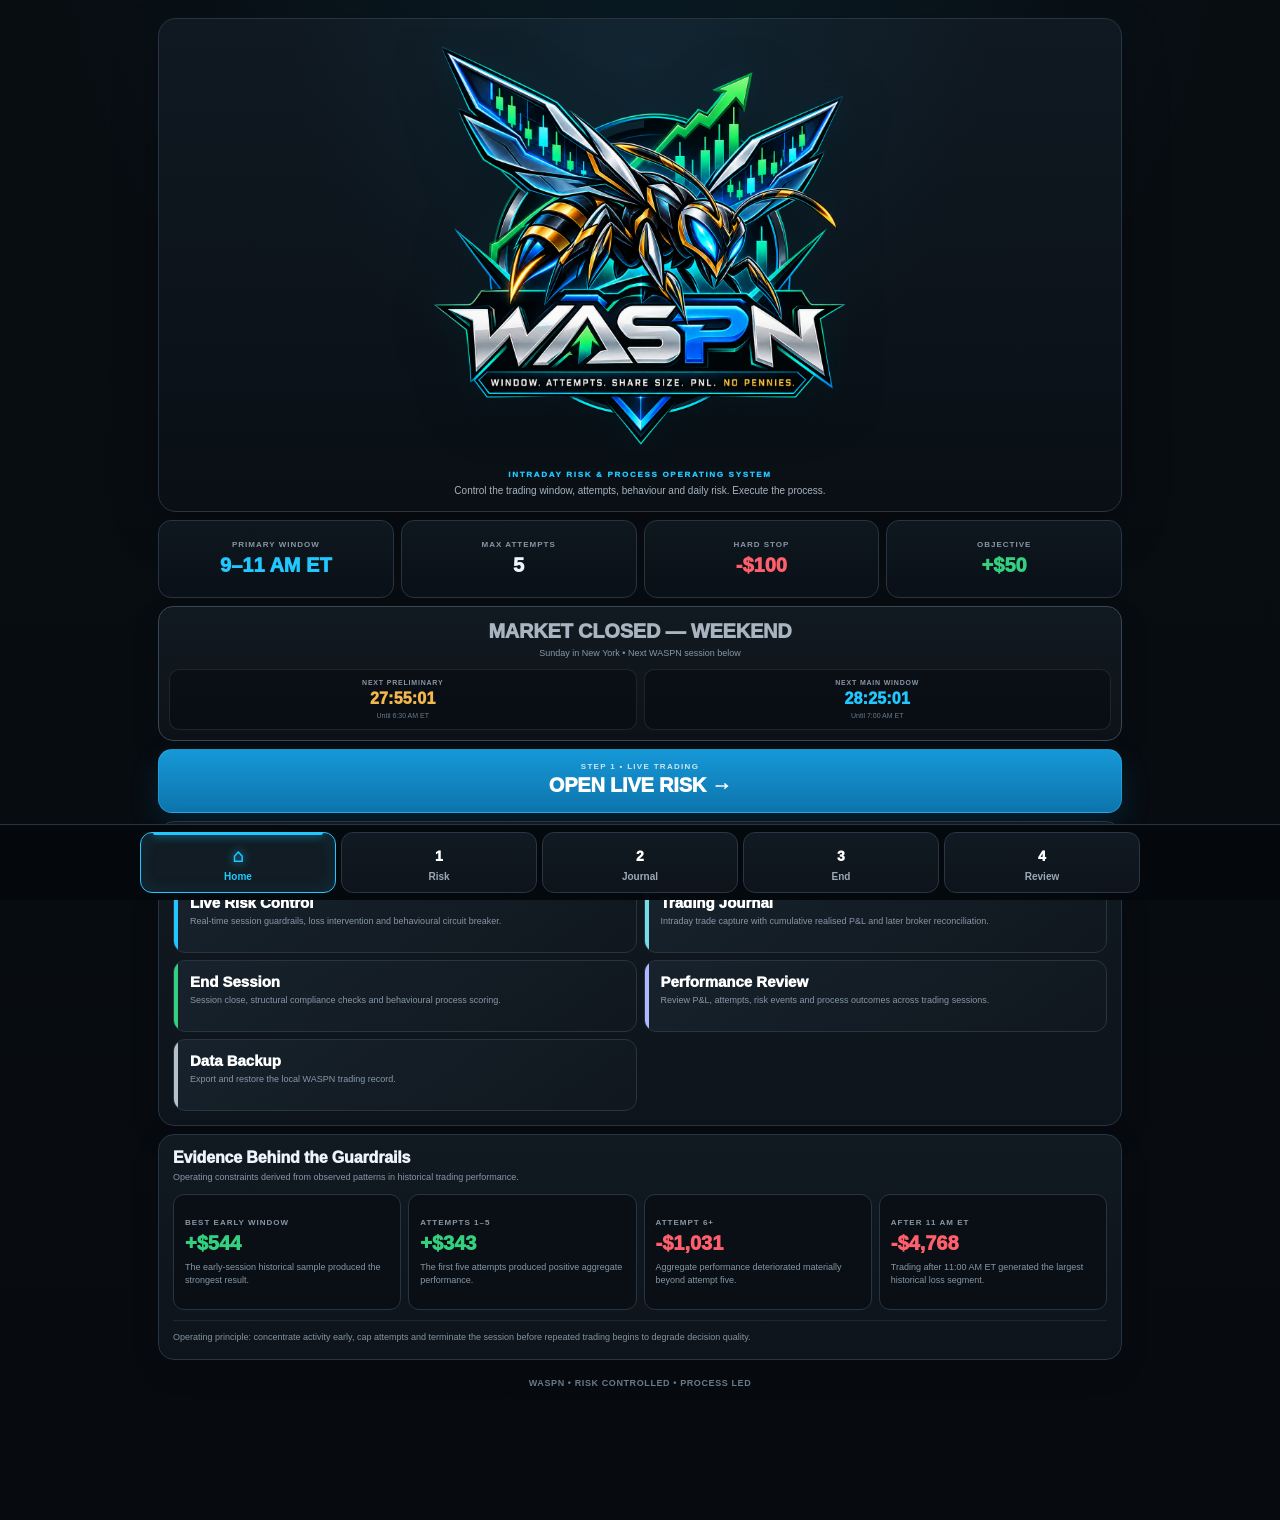
==== index.html @ 55ad6ac6 "Rebuild frontend session rules with authoritative backend checkpoints" ====
<!DOCTYPE html>
<html lang="en">

<head>

<meta charset="UTF-8">

<meta
  name="viewport"
  content="width=device-width,initial-scale=1.0,viewport-fit=cover"
>

<meta name="theme-color" content="#070b10">

<meta
  name="apple-mobile-web-app-capable"
  content="yes"
>

<meta
  name="apple-mobile-web-app-status-bar-style"
  content="black-translucent"
>

<meta
  name="apple-mobile-web-app-title"
  content="WASPN"
>

<meta
  name="mobile-web-app-capable"
  content="yes"
>

<meta
  name="color-scheme"
  content="dark"
>

<link
  rel="manifest"
  href="manifest.webmanifest"
>

<link
  rel="apple-touch-icon"
  href="apple-touch-icon.png"
>

<title>WASPN • Trading Risk Operating System</title>

<style>

:root{
  --bg:#070b10;
  --panel:#10171f;
  --panel2:#151e28;
  --panel3:#090f14;

  --border:#273442;
  --border-strong:#324353;

  --text:#edf4fb;
  --muted:#8797a7;
  --muted2:#687989;

  --green:#35d07f;
  --red:#ff5f6d;
  --blue:#22c7ff;
  --amber:#f3b84b;

  --shadow:
    0 18px 48px
    rgba(0,0,0,.24);
}

*{
  box-sizing:border-box;
}

html{
  min-height:100%;

  background:var(--bg);

  -webkit-text-size-adjust:100%;

  scroll-behavior:smooth;
}

body{
  margin:0;

  min-height:100vh;
  min-height:100dvh;

  background:
    radial-gradient(
      circle at 50% -5%,
      rgba(34,199,255,.08),
      transparent 34%
    ),
    linear-gradient(
      180deg,
      #080d12,
      #070b10
    );

  color:var(--text);

  font-family:
    -apple-system,
    BlinkMacSystemFont,
    "Segoe UI",
    Arial,
    Helvetica,
    sans-serif;
}

a,
button{
  -webkit-tap-highlight-color:transparent;
}

a{
  color:inherit;
}

.wrap{
  width:100%;
  max-width:1000px;

  margin:0 auto;

  padding:
    max(8px,env(safe-area-inset-top))
    10px
    max(24px,env(safe-area-inset-bottom));
}


/* ========================================
   BRAND
======================================== */

.brand{
  overflow:hidden;

  padding:
    8px 10px
    12px;

  text-align:center;

  background:
    radial-gradient(
      circle at 50% 10%,
      rgba(34,199,255,.075),
      transparent 54%
    ),
    linear-gradient(
      180deg,
      #101922,
      #090f15
    );

  border:
    1px solid
    var(--border);

  border-radius:18px;

  box-shadow:var(--shadow);
}

.logo-wrap{
  width:100%;

  display:flex;

  justify-content:center;
  align-items:center;

  overflow:hidden;
}

.logo{
  display:block;

  width:min(330px,76vw);
  max-width:100%;

  height:auto;

  margin:0 auto;

  object-fit:contain;

  filter:
    drop-shadow(
      0 12px 24px
      rgba(0,0,0,.5)
    )
    drop-shadow(
      0 0 14px
      rgba(34,199,255,.10)
    );
}

.product-label{
  margin-top:3px;

  color:var(--blue);

  font-size:8px;
  font-weight:950;

  letter-spacing:1.7px;

  text-transform:uppercase;
}

.brand-copy{
  max-width:620px;

  margin:5px auto 0;

  padding:0 10px;

  color:#a5b3c0;

  font-size:10px;

  line-height:1.45;
}


/* ========================================
   CORE RULES
======================================== */

.rules{
  display:grid;

  grid-template-columns:
    1fr 1fr;

  gap:7px;

  margin-top:8px;
}

.rule{
  min-height:78px;

  display:flex;

  flex-direction:column;

  align-items:center;
  justify-content:center;

  padding:9px 6px;

  text-align:center;

  background:
    linear-gradient(
      180deg,
      #0f171f,
      #091017
    );

  border:
    1px solid
    var(--border);

  border-radius:13px;
}

.label{
  color:var(--muted);

  font-size:8px;

  font-weight:900;

  letter-spacing:1px;

  text-transform:uppercase;
}

.rule-value{
  margin-top:5px;

  font-size:20px;

  font-weight:950;

  font-variant-numeric:
    tabular-nums;
}

.blue{
  color:var(--blue);
}

.green{
  color:var(--green);
}

.red{
  color:var(--red);
}

.amber{
  color:var(--amber);
}


/* ========================================
   MARKET STATUS
======================================== */

.market-status{
  margin-top:8px;

  padding:
    13px 10px
    10px;

  text-align:center;

  border:
    1px solid
    var(--border);

  border-radius:15px;

  box-shadow:
    0 12px 30px
    rgba(0,0,0,.12);
}

.market-status.open{
  color:var(--green);

  background:
    linear-gradient(
      180deg,
      #102019,
      #0b1711
    );

  border-color:#285c42;
}

.market-status.waiting{
  color:var(--amber);

  background:
    linear-gradient(
      180deg,
      #1d180e,
      #151108
    );

  border-color:#655027;
}

.market-status.closed{
  color:#a8b4bf;

  background:
    linear-gradient(
      180deg,
      #121a21,
      #0c1218
    );

  border-color:#394754;
}

.market-main{
  font-size:20px;

  font-weight:950;

  letter-spacing:-.2px;
}

.market-detail{
  margin-top:4px;

  color:var(--muted);

  font-size:9px;

  line-height:1.4;
}


/* ========================================
   LIVE WINDOW COUNTDOWN
======================================== */

.window-countdowns{
  display:grid;

  grid-template-columns:
    1fr 1fr;

  gap:7px;

  margin-top:10px;
}

.countdown-item{
  min-width:0;

  padding:
    9px 6px;

  background:
    rgba(
      4,
      9,
      13,
      .42
    );

  border:
    1px solid
    rgba(
      135,
      151,
      167,
      .16
    );

  border-radius:10px;
}

.countdown-label{
  color:var(--muted);

  font-size:7px;

  font-weight:900;

  letter-spacing:.8px;

  text-transform:uppercase;
}

.countdown-time{
  margin-top:4px;

  color:var(--text);

  font-size:16px;

  font-weight:950;

  letter-spacing:.2px;

  font-variant-numeric:
    tabular-nums;

  white-space:nowrap;
}

.countdown-item.prelim
.countdown-time{
  color:var(--amber);
}

.countdown-item.main
.countdown-time{
  color:var(--blue);
}

.countdown-item.active{
  border-color:
    rgba(
      53,
      208,
      127,
      .35
    );

  background:
    rgba(
      53,
      208,
      127,
      .055
    );
}

.countdown-item.active
.countdown-time{
  color:var(--green);
}

.countdown-caption{
  margin-top:3px;

  color:var(--muted2);

  font-size:7px;

  line-height:1.3;
}


/* ========================================
   PRIMARY ACTION
======================================== */

.primary-action{
  display:block;

  margin-top:8px;

  min-height:64px;

  padding:12px;

  text-decoration:none;

  text-align:center;

  background:
    linear-gradient(
      180deg,
      #1698d7,
      #0d74ac
    );

  border:
    1px solid
    rgba(65,202,255,.34);

  border-radius:14px;

  color:white;

  box-shadow:
    0 12px 30px
    rgba(0,135,205,.17);
}

.primary-kicker{
  font-size:8px;

  font-weight:900;

  letter-spacing:1.3px;

  text-transform:uppercase;

  opacity:.78;
}

.primary-title{
  margin-top:3px;

  font-size:20px;

  font-weight:950;

  letter-spacing:-.2px;
}

.primary-action:active{
  transform:scale(.99);
}


/* ========================================
   CARDS
======================================== */

.card{
  margin-top:8px;

  padding:14px;

  background:
    linear-gradient(
      180deg,
      #111921,
      #0d141b
    );

  border:
    1px solid
    var(--border);

  border-radius:16px;

  box-shadow:
    0 12px 30px
    rgba(0,0,0,.10);
}

.card-title{
  font-size:16px;

  font-weight:950;

  letter-spacing:-.15px;
}

.card-copy{
  margin-top:4px;

  color:var(--muted);

  font-size:9px;

  line-height:1.45;
}


/* ========================================
   MODULES
======================================== */

.module-grid{
  display:grid;

  grid-template-columns:
    1fr;

  gap:7px;

  margin-top:10px;
}

.module{
  display:block;

  min-height:72px;

  padding:
    12px 13px
    12px 16px;

  position:relative;

  overflow:hidden;

  text-decoration:none;

  color:white;

  background:
    linear-gradient(
      145deg,
      #17222c,
      #10171e
    );

  border:
    1px solid
    var(--border);

  border-radius:12px;

  transition:
    transform .12s ease,
    border-color .12s ease;
}

.module:active{
  transform:scale(.99);
}

.module::before{
  content:"";

  position:absolute;

  left:0;
  top:0;
  bottom:0;

  width:4px;

  background:var(--blue);
}

.module.journal::before{
  background:#75dbe7;
}

.module.end::before{
  background:var(--green);
}

.module.review::before{
  background:#aeb7ff;
}

.module.backup::before{
  background:#b5c0ca;
}

.module-title{
  font-size:15px;

  font-weight:950;
}

.module-desc{
  max-width:700px;

  margin-top:4px;

  color:var(--muted);

  font-size:9px;

  line-height:1.45;
}


/* ========================================
   EVIDENCE
======================================== */

.evidence-grid{
  display:grid;

  grid-template-columns:
    1fr 1fr;

  gap:7px;

  margin-top:10px;
}

.evidence{
  min-height:116px;

  display:flex;

  flex-direction:column;

  justify-content:center;

  padding:11px;

  background:#090f14;

  border:
    1px solid
    var(--border);

  border-radius:11px;
}

.evidence-value{
  margin-top:5px;

  font-size:20px;

  font-weight:950;

  font-variant-numeric:
    tabular-nums;
}

.evidence-copy{
  margin-top:6px;

  color:var(--muted);

  font-size:9px;

  line-height:1.45;
}

.evidence-note{
  margin-top:10px;

  padding-top:10px;

  border-top:
    1px solid
    rgba(
      135,
      151,
      167,
      .14
    );

  color:#8393a2;

  font-size:9px;

  line-height:1.5;
}


/* ========================================
   FOOTER
======================================== */

.footer{
  margin:
    18px 0
    6px;

  text-align:center;

  color:#687989;

  font-size:9px;

  font-weight:750;

  letter-spacing:.6px;

  text-transform:uppercase;
}


/* ========================================
   DESKTOP
======================================== */

@media(
  min-width:700px
){

  .wrap{
    padding:
      18px 18px
      30px;
  }

  .logo{
    width:
      min(
        440px,
        65vw
      );
  }

  .rules{
    grid-template-columns:
      repeat(
        4,
        1fr
      );
  }

  .module-grid{
    grid-template-columns:
      repeat(
        2,
        1fr
      );
  }

  .evidence-grid{
    grid-template-columns:
      repeat(
        4,
        1fr
      );
  }

}

</style>

</head>


<body>

<div
  class="wrap"
  id="top"
>


<!-- ======================================
     BRAND
====================================== -->

<section class="brand">

  <div class="logo-wrap">

    <img
      src="futuristic_neon_wasp_trading_emblem.png"
      alt="WASPN"
      class="logo"
    >

  </div>


  <div class="product-label">
    Intraday Risk &amp; Process Operating System
  </div>


  <div class="brand-copy">
    Control the trading window, attempts, behaviour and daily risk.
    Execute the process.
  </div>

</section>


<!-- ======================================
     CORE RULES
====================================== -->

<div class="rules">


  <div class="rule">

    <div class="label">
      Primary Window
    </div>

    <div class="rule-value blue">
      9–11 AM ET
    </div>

  </div>


  <div class="rule">

    <div class="label">
      Max Attempts
    </div>

    <div class="rule-value">
      5
    </div>

  </div>


  <div class="rule">

    <div class="label">
      Hard Stop
    </div>

    <div class="rule-value red">
      -$100
    </div>

  </div>


  <div class="rule">

    <div class="label">
      Objective
    </div>

    <div class="rule-value green">
      +$50
    </div>

  </div>


</div>


<!-- ======================================
     MARKET STATUS + COUNTDOWNS
====================================== -->

<div
  id="marketStatus"
  class="market-status closed"
>

  <div
    id="marketMain"
    class="market-main"
  >
    Checking session…
  </div>


  <div
    id="marketDetail"
    class="market-detail"
  ></div>


  <div class="window-countdowns">


    <div
      id="prelimCountdownBox"
      class="countdown-item prelim"
    >

      <div
        id="prelimCountdownLabel"
        class="countdown-label"
      >
        Preliminary
      </div>


      <div
        id="prelimCountdown"
        class="countdown-time"
      >
        --:--:--
      </div>


      <div
        id="prelimCountdownCaption"
        class="countdown-caption"
      >
        06:30–07:00 ET
      </div>

    </div>


    <div
      id="mainCountdownBox"
      class="countdown-item main"
    >

      <div
        id="mainCountdownLabel"
        class="countdown-label"
      >
        Main Window
      </div>


      <div
        id="mainCountdown"
        class="countdown-time"
      >
        --:--:--
      </div>


      <div
        id="mainCountdownCaption"
        class="countdown-caption"
      >
        07:00–11:00 ET
      </div>

    </div>


  </div>

</div>


<!-- ======================================
     PRIMARY ACTION
====================================== -->

<a
  href="live-risk.html"
  class="primary-action"
>

  <div class="primary-kicker">
    Step 1 • Live Trading
  </div>

  <div class="primary-title">
    OPEN LIVE RISK →
  </div>

</a>


<!-- ======================================
     PLATFORM
====================================== -->

<section class="card">

  <div class="card-title">
    WASPN Platform
  </div>

  <div class="card-copy">
    Risk control, trade capture, session governance and performance review.
  </div>


  <div class="module-grid">


    <a
      href="live-risk.html"
      class="module"
    >

      <div class="module-title">
        Live Risk Control
      </div>

      <div class="module-desc">
        Real-time session guardrails, loss intervention
        and behavioural circuit breaker.
      </div>

    </a>


    <a
      href="journal.html"
      class="module journal"
    >

      <div class="module-title">
        Trading Journal
      </div>

      <div class="module-desc">
        Intraday trade capture with cumulative realised
        P&amp;L and later broker reconciliation.
      </div>

    </a>


    <a
      href="compliance.html"
      class="module end"
    >

      <div class="module-title">
        End Session
      </div>

      <div class="module-desc">
        Session close, structural compliance checks
        and behavioural process scoring.
      </div>

    </a>


    <a
      href="calendar-2026.html"
      class="module review"
    >

      <div class="module-title">
        Performance Review
      </div>

      <div class="module-desc">
        Review P&amp;L, attempts, risk events and
        process outcomes across trading sessions.
      </div>

    </a>


    <a
      href="data-backup.html"
      class="module backup"
    >

      <div class="module-title">
        Data Backup
      </div>

      <div class="module-desc">
        Export and restore the local WASPN trading record.
      </div>

    </a>


  </div>

</section>


<!-- ======================================
     EVIDENCE
====================================== -->

<section class="card">

  <div class="card-title">
    Evidence Behind the Guardrails
  </div>

  <div class="card-copy">
    Operating constraints derived from observed patterns in historical trading performance.
  </div>


  <div class="evidence-grid">


    <div class="evidence">

      <div class="label">
        Best Early Window
      </div>

      <div class="evidence-value green">
        +$544
      </div>

      <div class="evidence-copy">
        The early-session historical sample produced the strongest result.
      </div>

    </div>


    <div class="evidence">

      <div class="label">
        Attempts 1–5
      </div>

      <div class="evidence-value green">
        +$343
      </div>

      <div class="evidence-copy">
        The first five attempts produced positive aggregate performance.
      </div>

    </div>


    <div class="evidence">

      <div class="label">
        Attempt 6+
      </div>

      <div class="evidence-value red">
        -$1,031
      </div>

      <div class="evidence-copy">
        Aggregate performance deteriorated materially beyond attempt five.
      </div>

    </div>


    <div class="evidence">

      <div class="label">
        After 11 AM ET
      </div>

      <div class="evidence-value red">
        -$4,768
      </div>

      <div class="evidence-copy">
        Trading after 11:00 AM ET generated the largest historical loss segment.
      </div>

    </div>


  </div>


  <div class="evidence-note">
    Operating principle: concentrate activity early, cap attempts and terminate
    the session before repeated trading begins to degrade decision quality.
  </div>

</section>


<!-- ======================================
     FOOTER
====================================== -->

<div class="footer">
  WASPN • Risk Controlled • Process Led
</div>


</div>


<script src="session-rules.js?v=2"></script>
<script>


/* ========================================
   NEW YORK TIME
======================================== */

function getNyParts(){

  const formatted =
    new Intl.DateTimeFormat(
      "en-GB",
      {
        timeZone:
          "America/New_York",

        weekday:
          "long",

        year:
          "numeric",

        month:
          "2-digit",

        day:
          "2-digit",

        hour:
          "2-digit",

        minute:
          "2-digit",

        second:
          "2-digit",

        hourCycle:
          "h23"
      }
    )
    .formatToParts(
      new Date()
    );


  const data = {};


  formatted.forEach(
    part => {

      if(
        part.type !==
        "literal"
      ){

        data[
          part.type
        ] =
          part.value;

      }

    }
  );


  return {

    weekday:
      data.weekday,

    year:
      data.year,

    month:
      data.month,

    day:
      data.day,

    hour:
      Number(
        data.hour
      ),

    minute:
      Number(
        data.minute
      ),

    second:
      Number(
        data.second
      )

  };

}


/* ========================================
   COUNTDOWN HELPERS
======================================== */

function secondsNow(
  ny
){

  return (
    ny.hour * 3600 +
    ny.minute * 60 +
    ny.second
  );

}


function formatCountdown(
  seconds
){

  const safe =
    Math.max(
      0,
      Math.floor(
        seconds
      )
    );


  const hours =
    Math.floor(
      safe / 3600
    );


  const minutes =
    Math.floor(
      (
        safe % 3600
      ) /
      60
    );


  const secs =
    safe % 60;


  return (
    String(
      hours
    )
    .padStart(
      2,
      "0"
    ) +
    ":" +
    String(
      minutes
    )
    .padStart(
      2,
      "0"
    ) +
    ":" +
    String(
      secs
    )
    .padStart(
      2,
      "0"
    )
  );

}


function isWeekend(
  weekday
){

  return (
    weekday ===
      "Saturday" ||
    weekday ===
      "Sunday"
  );

}


function nextSessionCountdown(
  ny,
  targetSeconds
){

  const now =
    secondsNow(
      ny
    );


  const daySeconds =
    24 * 60 * 60;


  let daysAhead;


  if(
    ny.weekday ===
    "Saturday"
  ){

    daysAhead =
      2;

  }

  else if(
    ny.weekday ===
    "Sunday"
  ){

    daysAhead =
      1;

  }

  else if(
    ny.weekday ===
    "Friday"
  ){

    daysAhead =
      3;

  }

  else{

    daysAhead =
      1;

  }


  return (
    daysAhead *
    daySeconds -
    now +
    targetSeconds
  );

}


/* ========================================
   MARKET STATUS + LIVE COUNTDOWNS
======================================== */

function renderMarketStatus(){

  const ny =
    getNyParts();


  const nowSeconds =
    secondsNow(
      ny
    );


  const weekend =
    isWeekend(
      ny.weekday
    );


  const prelimStart =
    WASPNSession.PRELIM_START * 60;


  const prelimEnd =
    WASPNSession.MAIN_START * 60;


  const mainStart =
    WASPNSession.MAIN_START * 60;


  const close =
    WASPNSession.END * 60;


  const box =
    document.getElementById(
      "marketStatus"
    );


  const main =
    document.getElementById(
      "marketMain"
    );


  const detail =
    document.getElementById(
      "marketDetail"
    );


  const prelimBox =
    document.getElementById(
      "prelimCountdownBox"
    );


  const prelimLabel =
    document.getElementById(
      "prelimCountdownLabel"
    );


  const prelimTime =
    document.getElementById(
      "prelimCountdown"
    );


  const prelimCaption =
    document.getElementById(
      "prelimCountdownCaption"
    );


  const mainBox =
    document.getElementById(
      "mainCountdownBox"
    );


  const mainLabel =
    document.getElementById(
      "mainCountdownLabel"
    );


  const mainTime =
    document.getElementById(
      "mainCountdown"
    );


  const mainCaption =
    document.getElementById(
      "mainCountdownCaption"
    );


  prelimBox.className =
    "countdown-item prelim";


  mainBox.className =
    "countdown-item main";


  const daily = WASPNSession.sync();
  if (daily.sessionEnded && !weekend && nowSeconds < close) {
    box.className = "market-status closed";
    main.textContent = daily.windowBreach ? "WINDOW BREACH — SESSION OVER" : "SESSION CLOSED";
    detail.textContent = "Daily stop latched • No reopening today";
    prelimLabel.textContent = "Preliminary";
    prelimTime.textContent = "CLOSED";
    prelimCaption.textContent = "06:30–07:00 ET";
    mainLabel.textContent = "Main Window";
    mainTime.textContent = "CLOSED";
    mainCaption.textContent = "07:00–11:00 ET";
    return;
  }

  if (!daily.backendVerified && !weekend && nowSeconds >= prelimStart && nowSeconds < close) {
    box.className = "market-status closed";
    main.textContent = "BACKEND VERIFICATION REQUIRED";
    detail.textContent = "Trading is blocked until fresh authenticated session state is available";
    prelimLabel.textContent = "Preliminary";
    prelimTime.textContent = "UNVERIFIED";
    prelimCaption.textContent = "06:30–07:00 ET";
    mainLabel.textContent = "Main Window";
    mainTime.textContent = "UNVERIFIED";
    mainCaption.textContent = "07:00–11:00 ET";
    return;
  }

  /* WEEKEND */

  if(
    weekend
  ){

    box.className =
      "market-status closed";


    main.textContent =
      "MARKET CLOSED — WEEKEND";


    detail.textContent =
      ny.weekday +
      " in New York • Next WASPN session below";


    prelimLabel.textContent =
      "Next Preliminary";


    prelimTime.textContent =
      formatCountdown(
        nextSessionCountdown(
          ny,
          prelimStart
        )
      );


    prelimCaption.textContent =
      "Until 6:30 AM ET";


    mainLabel.textContent =
      "Next Main Window";


    mainTime.textContent =
      formatCountdown(
        nextSessionCountdown(
          ny,
          mainStart
        )
      );


    mainCaption.textContent =
      "Until 7:00 AM ET";


    return;

  }


  /* BEFORE PRELIMINARY */

  if(
    nowSeconds <
    prelimStart
  ){

    box.className =
      "market-status waiting";


    main.textContent =
      "WAIT — SESSION NOT OPEN";


    detail.textContent =
      "Preliminary monitoring begins at 6:30 AM ET";


    prelimLabel.textContent =
      "Preliminary Opens In";


    prelimTime.textContent =
      formatCountdown(
        prelimStart -
        nowSeconds
      );


    prelimCaption.textContent =
      "06:30–07:00 ET";


    mainLabel.textContent =
      "Main Opens In";


    mainTime.textContent =
      formatCountdown(
        mainStart -
        nowSeconds
      );


    mainCaption.textContent =
      "07:00–11:00 ET";


    return;

  }


  /* PRELIMINARY ACTIVE */

  if(
    nowSeconds >=
      prelimStart &&
    nowSeconds <
      prelimEnd
  ){

    box.className =
      "market-status open";


    main.textContent =
      "PRELIMINARY WINDOW ACTIVE";


    detail.textContent =
      "06:30–07:00 ET • Exceptional setups only";


    prelimBox.classList.add(
      "active"
    );


    prelimLabel.textContent =
      "Preliminary Remaining";


    prelimTime.textContent =
      formatCountdown(
        prelimEnd -
        nowSeconds
      );


    prelimCaption.textContent =
      "Closes at 7:00 AM ET";


    mainLabel.textContent =
      "Main Opens In";


    mainTime.textContent =
      formatCountdown(
        mainStart -
        nowSeconds
      );


    mainCaption.textContent =
      "07:00–11:00 ET";


    return;

  }


  /* MAIN WINDOW ACTIVE */

  if(
    nowSeconds >=
      mainStart &&
    nowSeconds <
      close
  ){

    box.className =
      "market-status open";


    main.textContent =
      "MAIN WASPN WINDOW ACTIVE";


    detail.textContent =
      "07:00–11:00 ET";


    prelimLabel.textContent =
      "Preliminary";


    prelimTime.textContent =
      "CLOSED";


    prelimCaption.textContent =
      "Ended at 7:00 AM ET";


    mainBox.classList.add(
      "active"
    );


    mainLabel.textContent =
      "Main Remaining";


    mainTime.textContent =
      formatCountdown(
        close -
        nowSeconds
      );


    mainCaption.textContent =
      "Hard close at 11:00 AM ET";


    return;

  }


  /* AFTER 11 AM */

  box.className =
    "market-status closed";


  main.textContent =
    "SESSION CLOSED";


  detail.textContent =
    "11:00 AM ET reached • No reopening later";


  prelimLabel.textContent =
    "Next Preliminary";


  prelimTime.textContent =
    formatCountdown(
      nextSessionCountdown(
        ny,
        prelimStart
      )
    );


  prelimCaption.textContent =
    "Until next 6:30 AM ET";


  mainLabel.textContent =
    "Next Main Window";


  mainTime.textContent =
    formatCountdown(
      nextSessionCountdown(
        ny,
        mainStart
      )
    );


  mainCaption.textContent =
    "Until next 7:00 AM ET";

}


/* ========================================
   START
======================================== */

renderMarketStatus();
window.addEventListener("waspn:tradezero-update", renderMarketStatus);


setInterval(
  renderMarketStatus,
  1000
);

</script>

<script src="tradezero-live.js?v=4"></script>
<script src="workflow-nav.js?v=4"></script>

</body>

</html>
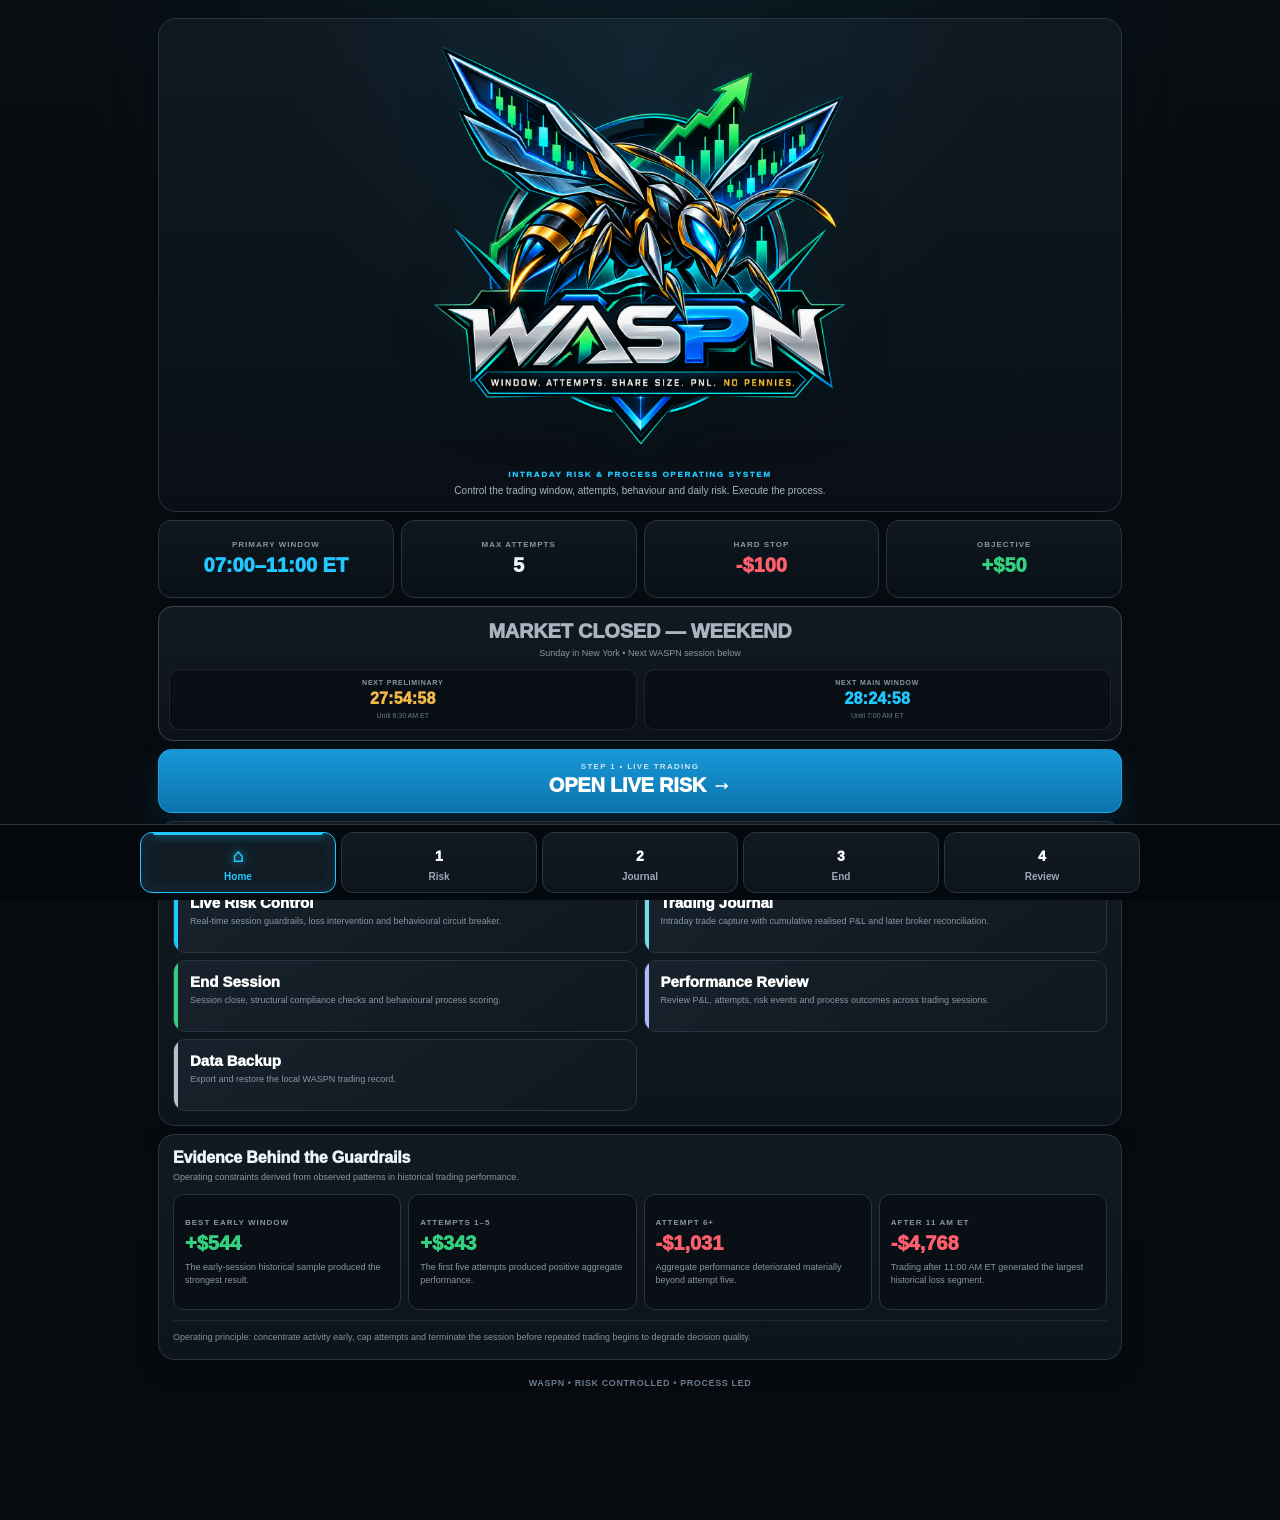
==== commit 2f57909d: "Correct stale main trading window display labels" ====
--- a/index.html
+++ b/index.html
@@ -933,7 +933,7 @@
     </div>
 
     <div class="rule-value blue">
-      9–11 AM ET
+      07:00–11:00 ET
     </div>
 
   </div>
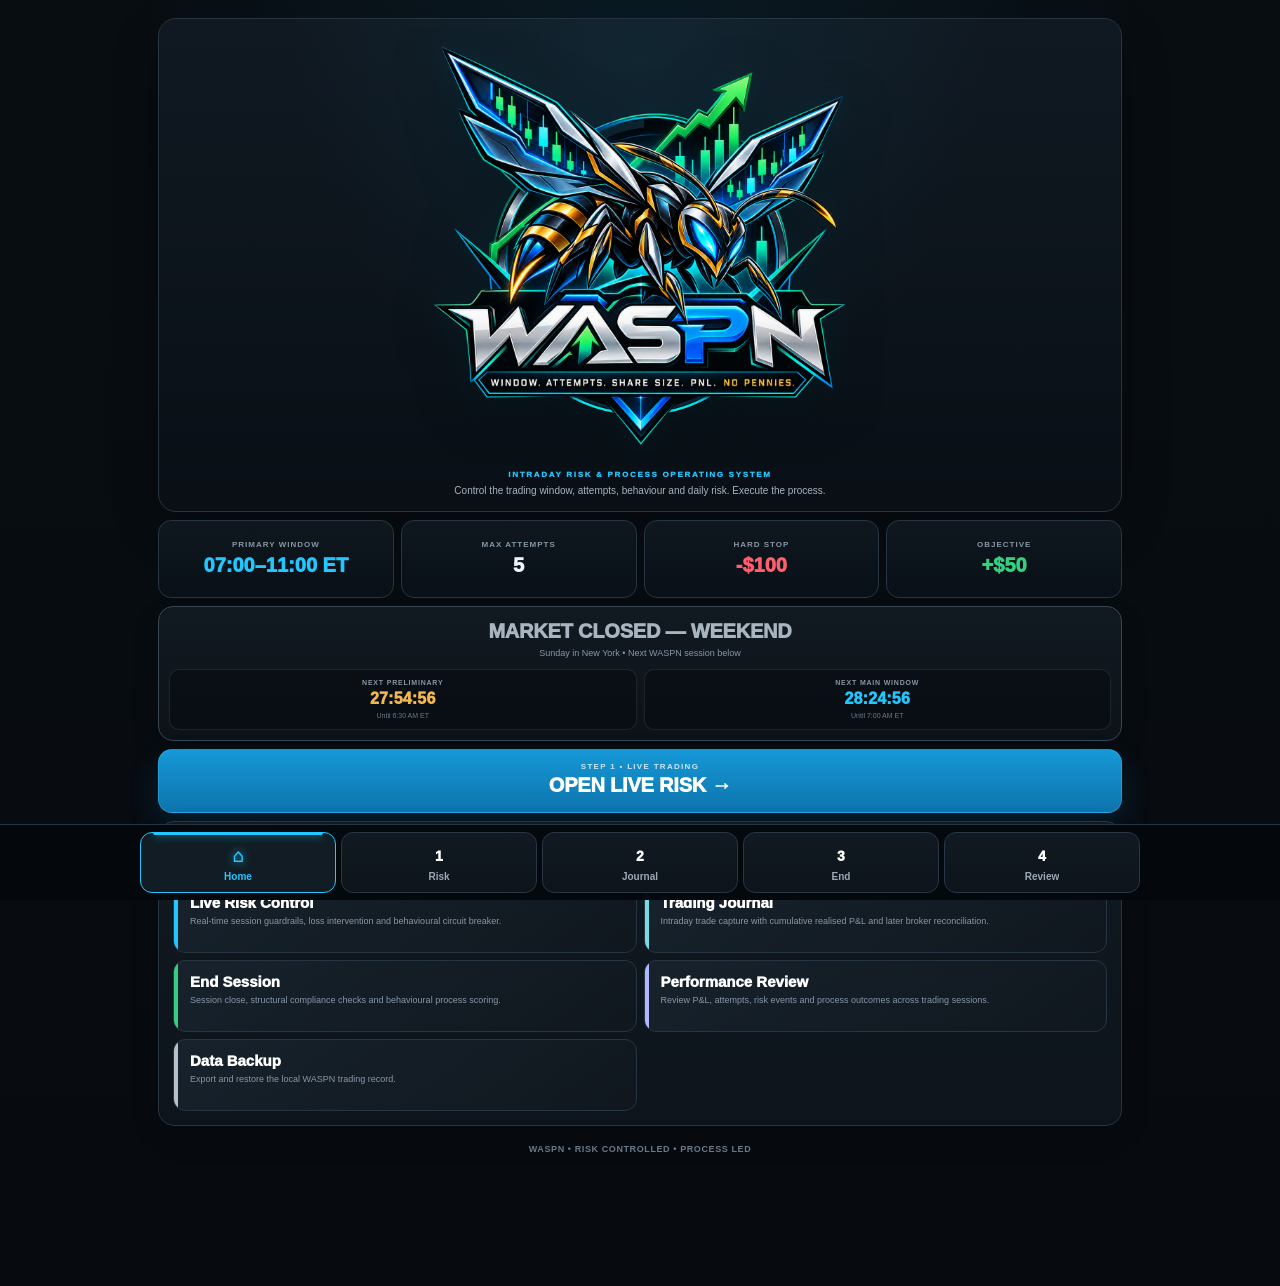
==== commit 40435e97: "Remove evidence and window rationale copy" ====
--- a/index.html
+++ b/index.html
@@ -866,14 +866,6 @@
       );
   }
 
-  .evidence-grid{
-    grid-template-columns:
-      repeat(
-        4,
-        1fr
-      );
-  }
-
 }
 
 </style>
@@ -1200,102 +1192,6 @@
 
 </section>
 
-
-<!-- ======================================
-     EVIDENCE
-====================================== -->
-
-<section class="card">
-
-  <div class="card-title">
-    Evidence Behind the Guardrails
-  </div>
-
-  <div class="card-copy">
-    Operating constraints derived from observed patterns in historical trading performance.
-  </div>
-
-
-  <div class="evidence-grid">
-
-
-    <div class="evidence">
-
-      <div class="label">
-        Best Early Window
-      </div>
-
-      <div class="evidence-value green">
-        +$544
-      </div>
-
-      <div class="evidence-copy">
-        The early-session historical sample produced the strongest result.
-      </div>
-
-    </div>
-
-
-    <div class="evidence">
-
-      <div class="label">
-        Attempts 1–5
-      </div>
-
-      <div class="evidence-value green">
-        +$343
-      </div>
-
-      <div class="evidence-copy">
-        The first five attempts produced positive aggregate performance.
-      </div>
-
-    </div>
-
-
-    <div class="evidence">
-
-      <div class="label">
-        Attempt 6+
-      </div>
-
-      <div class="evidence-value red">
-        -$1,031
-      </div>
-
-      <div class="evidence-copy">
-        Aggregate performance deteriorated materially beyond attempt five.
-      </div>
-
-    </div>
-
-
-    <div class="evidence">
-
-      <div class="label">
-        After 11 AM ET
-      </div>
-
-      <div class="evidence-value red">
-        -$4,768
-      </div>
-
-      <div class="evidence-copy">
-        Trading after 11:00 AM ET generated the largest historical loss segment.
-      </div>
-
-    </div>
-
-
-  </div>
-
-
-  <div class="evidence-note">
-    Operating principle: concentrate activity early, cap attempts and terminate
-    the session before repeated trading begins to degrade decision quality.
-  </div>
-
-</section>
 
 
 <!-- ======================================
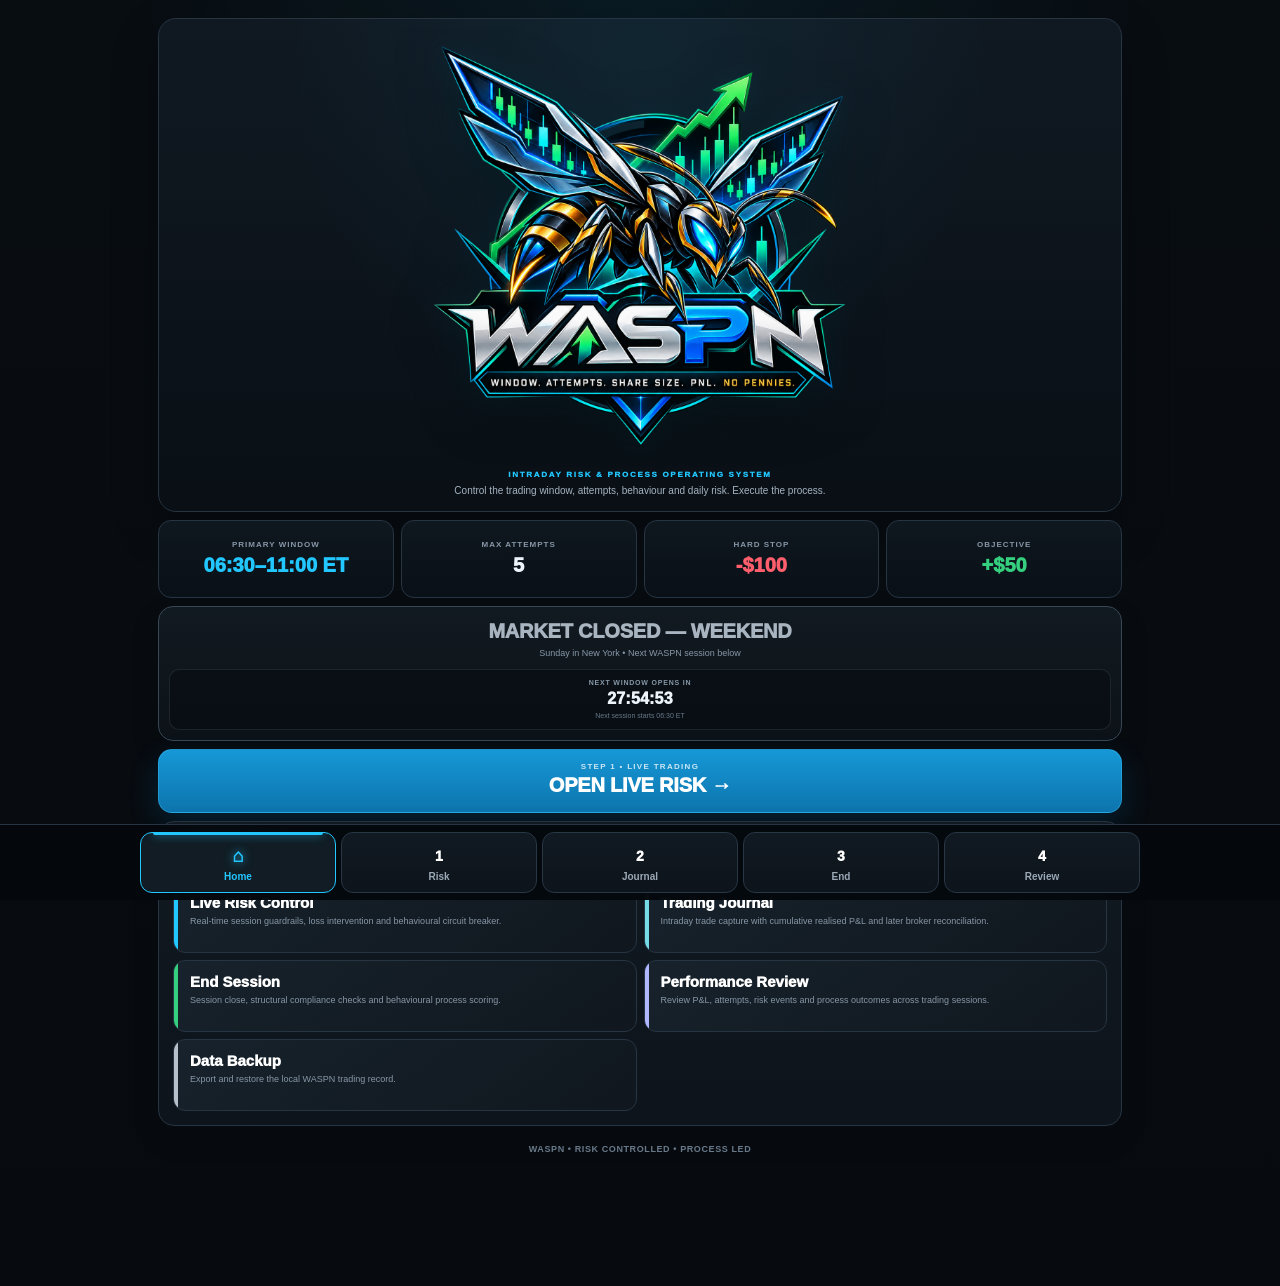
==== commit a45a8312: "Unify WASPN trading window to 06:30-11:00 ET" ====
--- a/index.html
+++ b/index.html
@@ -408,7 +408,7 @@
   display:grid;
 
   grid-template-columns:
-    1fr 1fr;
+    1fr;
 
   gap:7px;
 
@@ -925,7 +925,7 @@
     </div>
 
     <div class="rule-value blue">
-      07:00–11:00 ET
+      06:30–11:00 ET
     </div>
 
   </div>
@@ -998,68 +998,33 @@
 
   <div class="window-countdowns">
 
-
     <div
-      id="prelimCountdownBox"
-      class="countdown-item prelim"
+      id="windowCountdownBox"
+      class="countdown-item"
     >
 
       <div
-        id="prelimCountdownLabel"
+        id="windowCountdownLabel"
         class="countdown-label"
       >
-        Preliminary
+        Trading Window
       </div>
 
-
       <div
-        id="prelimCountdown"
+        id="windowCountdown"
         class="countdown-time"
       >
         --:--:--
       </div>
 
-
       <div
-        id="prelimCountdownCaption"
+        id="windowCountdownCaption"
         class="countdown-caption"
       >
-        06:30–07:00 ET
+        06:30–11:00 ET
       </div>
 
     </div>
-
-
-    <div
-      id="mainCountdownBox"
-      class="countdown-item main"
-    >
-
-      <div
-        id="mainCountdownLabel"
-        class="countdown-label"
-      >
-        Main Window
-      </div>
-
-
-      <div
-        id="mainCountdown"
-        class="countdown-time"
-      >
-        --:--:--
-      </div>
-
-
-      <div
-        id="mainCountdownCaption"
-        class="countdown-caption"
-      >
-        07:00–11:00 ET
-      </div>
-
-    </div>
-
 
   </div>
 
@@ -1206,7 +1171,7 @@
 </div>
 
 
-<script src="session-rules.js?v=2"></script>
+<script src="session-rules.js?v=3"></script>
 <script>
 
 
@@ -1473,417 +1438,81 @@
 
 function renderMarketStatus(){
 
-  const ny =
-    getNyParts();
-
-
-  const nowSeconds =
-    secondsNow(
-      ny
-    );
-
-
-  const weekend =
-    isWeekend(
-      ny.weekday
-    );
-
-
-  const prelimStart =
-    WASPNSession.PRELIM_START * 60;
-
-
-  const prelimEnd =
-    WASPNSession.MAIN_START * 60;
-
-
-  const mainStart =
-    WASPNSession.MAIN_START * 60;
-
-
-  const close =
-    WASPNSession.END * 60;
-
-
-  const box =
-    document.getElementById(
-      "marketStatus"
-    );
-
-
-  const main =
-    document.getElementById(
-      "marketMain"
-    );
-
-
-  const detail =
-    document.getElementById(
-      "marketDetail"
-    );
-
-
-  const prelimBox =
-    document.getElementById(
-      "prelimCountdownBox"
-    );
-
-
-  const prelimLabel =
-    document.getElementById(
-      "prelimCountdownLabel"
-    );
-
-
-  const prelimTime =
-    document.getElementById(
-      "prelimCountdown"
-    );
-
-
-  const prelimCaption =
-    document.getElementById(
-      "prelimCountdownCaption"
-    );
-
-
-  const mainBox =
-    document.getElementById(
-      "mainCountdownBox"
-    );
-
-
-  const mainLabel =
-    document.getElementById(
-      "mainCountdownLabel"
-    );
-
-
-  const mainTime =
-    document.getElementById(
-      "mainCountdown"
-    );
-
-
-  const mainCaption =
-    document.getElementById(
-      "mainCountdownCaption"
-    );
-
-
-  prelimBox.className =
-    "countdown-item prelim";
-
-
-  mainBox.className =
-    "countdown-item main";
-
+  const ny = getNyParts();
+  const nowSeconds = secondsNow(ny);
+  const weekend = isWeekend(ny.weekday);
+  const start = WASPNSession.START * 60;
+  const close = WASPNSession.END * 60;
+
+  const box = document.getElementById("marketStatus");
+  const main = document.getElementById("marketMain");
+  const detail = document.getElementById("marketDetail");
+  const windowBox = document.getElementById("windowCountdownBox");
+  const windowLabel = document.getElementById("windowCountdownLabel");
+  const windowTime = document.getElementById("windowCountdown");
+  const windowCaption = document.getElementById("windowCountdownCaption");
+
+  windowBox.className = "countdown-item";
 
   const daily = WASPNSession.sync();
-  if (daily.sessionEnded && !weekend && nowSeconds < close) {
+
+  if(daily.sessionEnded && !weekend && nowSeconds < close){
     box.className = "market-status closed";
     main.textContent = daily.windowBreach ? "WINDOW BREACH — SESSION OVER" : "SESSION CLOSED";
     detail.textContent = "Daily stop latched • No reopening today";
-    prelimLabel.textContent = "Preliminary";
-    prelimTime.textContent = "CLOSED";
-    prelimCaption.textContent = "06:30–07:00 ET";
-    mainLabel.textContent = "Main Window";
-    mainTime.textContent = "CLOSED";
-    mainCaption.textContent = "07:00–11:00 ET";
+    windowLabel.textContent = "Trading Window";
+    windowTime.textContent = "CLOSED";
+    windowCaption.textContent = "06:30–11:00 ET";
     return;
   }
 
-  if (!daily.backendVerified && !weekend && nowSeconds >= prelimStart && nowSeconds < close) {
+  if(!daily.backendVerified && !weekend && nowSeconds >= start && nowSeconds < close){
     box.className = "market-status closed";
     main.textContent = "BACKEND VERIFICATION REQUIRED";
     detail.textContent = "Trading is blocked until fresh authenticated session state is available";
-    prelimLabel.textContent = "Preliminary";
-    prelimTime.textContent = "UNVERIFIED";
-    prelimCaption.textContent = "06:30–07:00 ET";
-    mainLabel.textContent = "Main Window";
-    mainTime.textContent = "UNVERIFIED";
-    mainCaption.textContent = "07:00–11:00 ET";
+    windowLabel.textContent = "Trading Window";
+    windowTime.textContent = "UNVERIFIED";
+    windowCaption.textContent = "06:30–11:00 ET";
     return;
   }
 
-  /* WEEKEND */
-
-  if(
-    weekend
-  ){
-
-    box.className =
-      "market-status closed";
-
-
-    main.textContent =
-      "MARKET CLOSED — WEEKEND";
-
-
-    detail.textContent =
-      ny.weekday +
-      " in New York • Next WASPN session below";
-
-
-    prelimLabel.textContent =
-      "Next Preliminary";
-
-
-    prelimTime.textContent =
-      formatCountdown(
-        nextSessionCountdown(
-          ny,
-          prelimStart
-        )
-      );
-
-
-    prelimCaption.textContent =
-      "Until 6:30 AM ET";
-
-
-    mainLabel.textContent =
-      "Next Main Window";
-
-
-    mainTime.textContent =
-      formatCountdown(
-        nextSessionCountdown(
-          ny,
-          mainStart
-        )
-      );
-
-
-    mainCaption.textContent =
-      "Until 7:00 AM ET";
-
-
+  if(weekend){
+    box.className = "market-status closed";
+    main.textContent = "MARKET CLOSED — WEEKEND";
+    detail.textContent = ny.weekday + " in New York • Next WASPN session below";
+    windowLabel.textContent = "Next Window Opens In";
+    windowTime.textContent = formatCountdown(nextSessionCountdown(ny,start));
+    windowCaption.textContent = "Next session starts 06:30 ET";
     return;
-
   }
 
-
-  /* BEFORE PRELIMINARY */
-
-  if(
-    nowSeconds <
-    prelimStart
-  ){
-
-    box.className =
-      "market-status waiting";
-
-
-    main.textContent =
-      "WAIT — SESSION NOT OPEN";
-
-
-    detail.textContent =
-      "Preliminary monitoring begins at 6:30 AM ET";
-
-
-    prelimLabel.textContent =
-      "Preliminary Opens In";
-
-
-    prelimTime.textContent =
-      formatCountdown(
-        prelimStart -
-        nowSeconds
-      );
-
-
-    prelimCaption.textContent =
-      "06:30–07:00 ET";
-
-
-    mainLabel.textContent =
-      "Main Opens In";
-
-
-    mainTime.textContent =
-      formatCountdown(
-        mainStart -
-        nowSeconds
-      );
-
-
-    mainCaption.textContent =
-      "07:00–11:00 ET";
-
-
+  if(nowSeconds < start){
+    box.className = "market-status waiting";
+    main.textContent = "WAIT — SESSION NOT OPEN";
+    detail.textContent = "Trading window begins at 06:30 ET";
+    windowLabel.textContent = "Window Opens In";
+    windowTime.textContent = formatCountdown(start - nowSeconds);
+    windowCaption.textContent = "06:30–11:00 ET";
     return;
-
   }
 
-
-  /* PRELIMINARY ACTIVE */
-
-  if(
-    nowSeconds >=
-      prelimStart &&
-    nowSeconds <
-      prelimEnd
-  ){
-
-    box.className =
-      "market-status open";
-
-
-    main.textContent =
-      "PRELIMINARY WINDOW ACTIVE";
-
-
-    detail.textContent =
-      "06:30–07:00 ET • Exceptional setups only";
-
-
-    prelimBox.classList.add(
-      "active"
-    );
-
-
-    prelimLabel.textContent =
-      "Preliminary Remaining";
-
-
-    prelimTime.textContent =
-      formatCountdown(
-        prelimEnd -
-        nowSeconds
-      );
-
-
-    prelimCaption.textContent =
-      "Closes at 7:00 AM ET";
-
-
-    mainLabel.textContent =
-      "Main Opens In";
-
-
-    mainTime.textContent =
-      formatCountdown(
-        mainStart -
-        nowSeconds
-      );
-
-
-    mainCaption.textContent =
-      "07:00–11:00 ET";
-
-
+  if(nowSeconds < close){
+    box.className = "market-status open";
+    main.textContent = "WASPN WINDOW ACTIVE";
+    detail.textContent = "06:30–11:00 ET";
+    windowBox.classList.add("active");
+    windowLabel.textContent = "Window Remaining";
+    windowTime.textContent = formatCountdown(close - nowSeconds);
+    windowCaption.textContent = "Hard close at 11:00 AM ET";
     return;
-
   }
 
-
-  /* MAIN WINDOW ACTIVE */
-
-  if(
-    nowSeconds >=
-      mainStart &&
-    nowSeconds <
-      close
-  ){
-
-    box.className =
-      "market-status open";
-
-
-    main.textContent =
-      "MAIN WASPN WINDOW ACTIVE";
-
-
-    detail.textContent =
-      "07:00–11:00 ET";
-
-
-    prelimLabel.textContent =
-      "Preliminary";
-
-
-    prelimTime.textContent =
-      "CLOSED";
-
-
-    prelimCaption.textContent =
-      "Ended at 7:00 AM ET";
-
-
-    mainBox.classList.add(
-      "active"
-    );
-
-
-    mainLabel.textContent =
-      "Main Remaining";
-
-
-    mainTime.textContent =
-      formatCountdown(
-        close -
-        nowSeconds
-      );
-
-
-    mainCaption.textContent =
-      "Hard close at 11:00 AM ET";
-
-
-    return;
-
-  }
-
-
-  /* AFTER 11 AM */
-
-  box.className =
-    "market-status closed";
-
-
-  main.textContent =
-    "SESSION CLOSED";
-
-
-  detail.textContent =
-    "11:00 AM ET reached • No reopening later";
-
-
-  prelimLabel.textContent =
-    "Next Preliminary";
-
-
-  prelimTime.textContent =
-    formatCountdown(
-      nextSessionCountdown(
-        ny,
-        prelimStart
-      )
-    );
-
-
-  prelimCaption.textContent =
-    "Until next 6:30 AM ET";
-
-
-  mainLabel.textContent =
-    "Next Main Window";
-
-
-  mainTime.textContent =
-    formatCountdown(
-      nextSessionCountdown(
-        ny,
-        mainStart
-      )
-    );
-
-
-  mainCaption.textContent =
-    "Until next 7:00 AM ET";
-
+  box.className = "market-status closed";
+  main.textContent = "SESSION CLOSED";
+  detail.textContent = "11:00 AM ET reached • No reopening later";
+  windowLabel.textContent = "Next Window Opens In";
+  windowTime.textContent = formatCountdown(nextSessionCountdown(ny,start));
+  windowCaption.textContent = "Next session starts 06:30 ET";
 }
 
 
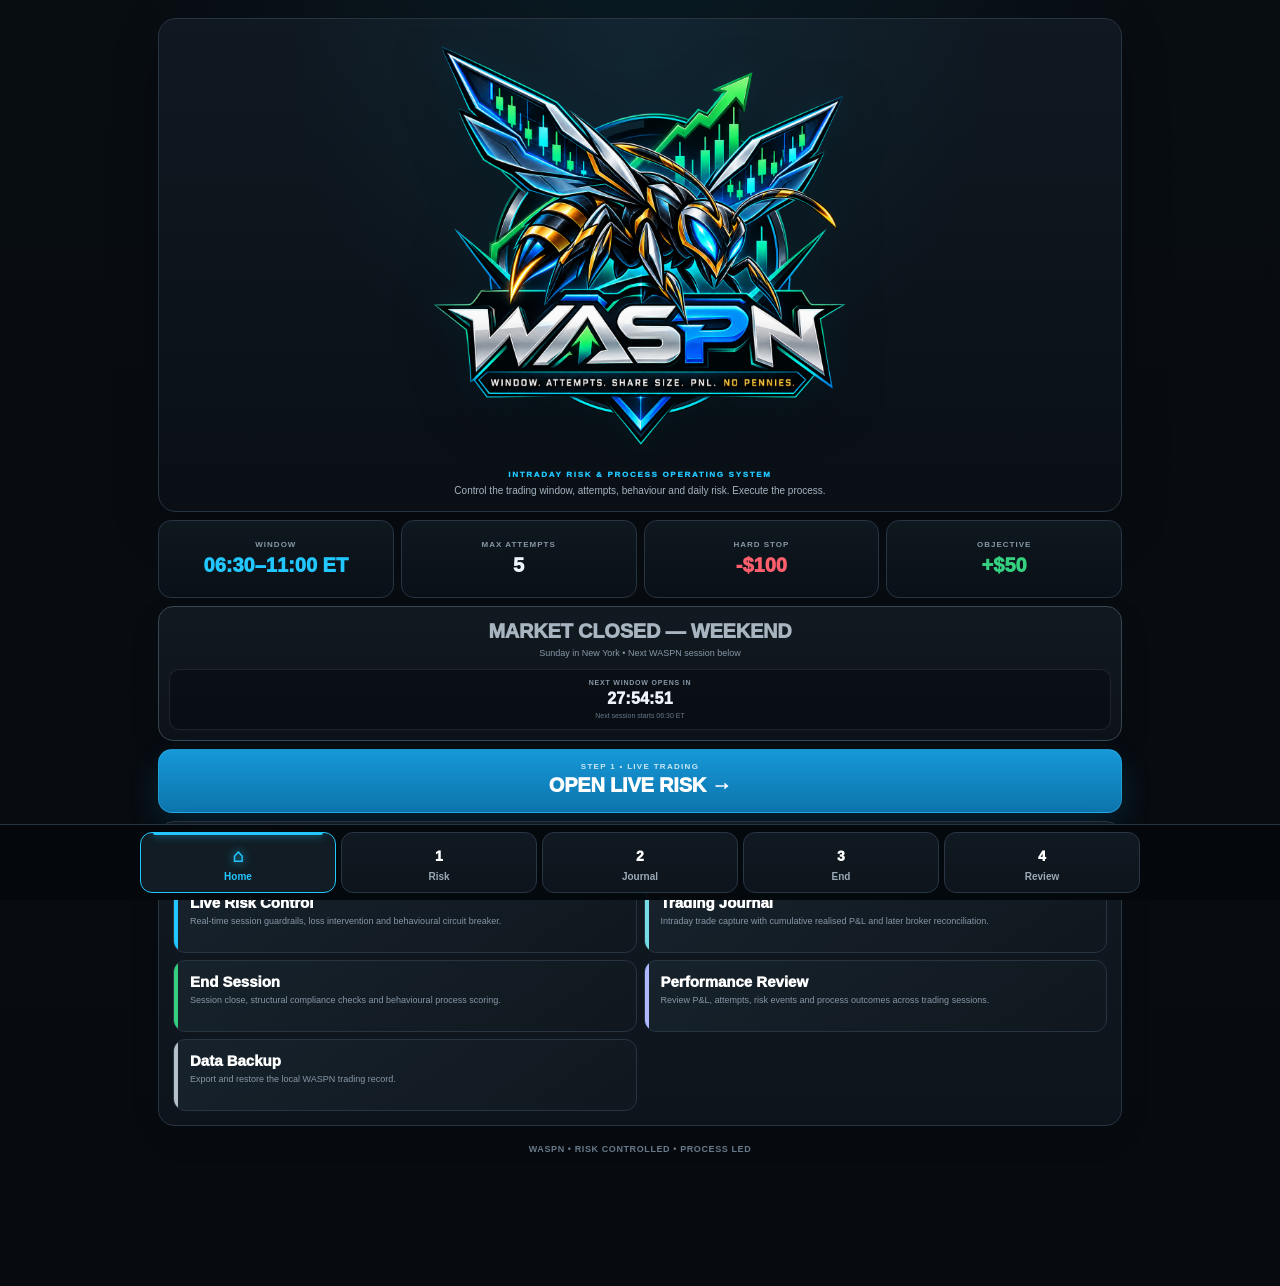
==== commit 9e207b95: "Rename Primary Window label to Window" ====
--- a/index.html
+++ b/index.html
@@ -921,7 +921,7 @@
   <div class="rule">
 
     <div class="label">
-      Primary Window
+      Window
     </div>
 
     <div class="rule-value blue">
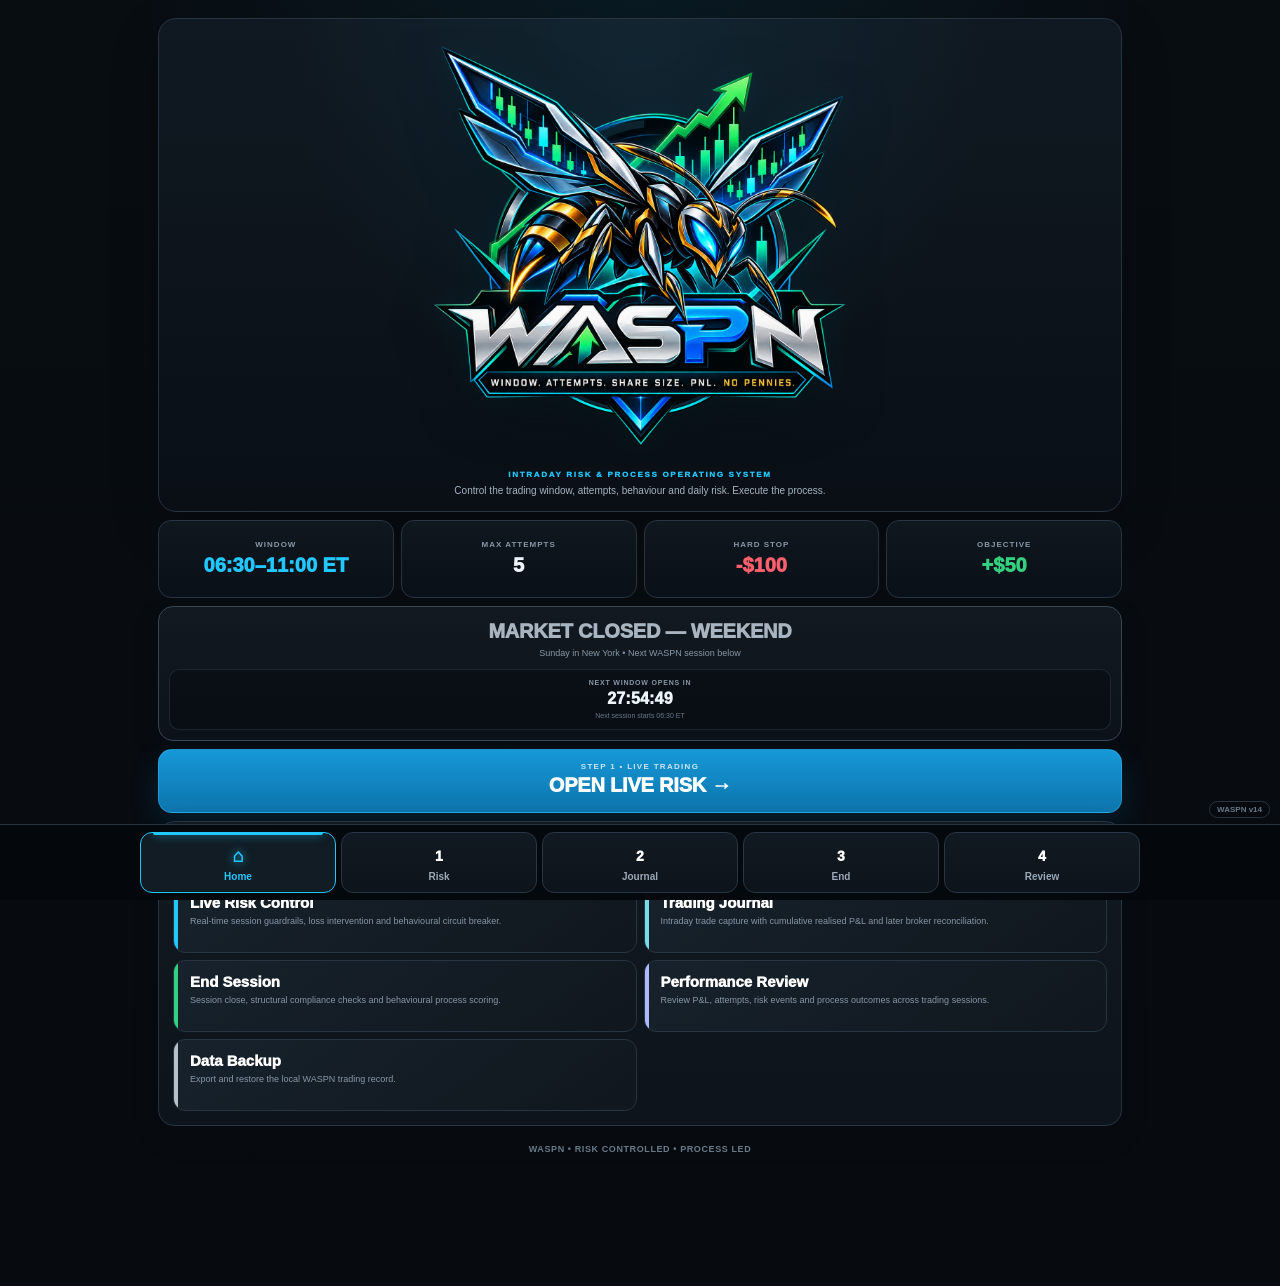
==== commit b07066f9: "feat: unify policy UI and harden PWA consistency" ====
--- a/index.html
+++ b/index.html
@@ -1171,7 +1171,7 @@
 </div>
 
 
-<script src="session-rules.js?v=3"></script>
+<script src="session-rules.js?v=4"></script>
 <script>
 
 
@@ -1532,7 +1532,7 @@
 </script>
 
 <script src="tradezero-live.js?v=4"></script>
-<script src="workflow-nav.js?v=4"></script>
+<script src="workflow-nav.js?v=5"></script>
 
 </body>
 
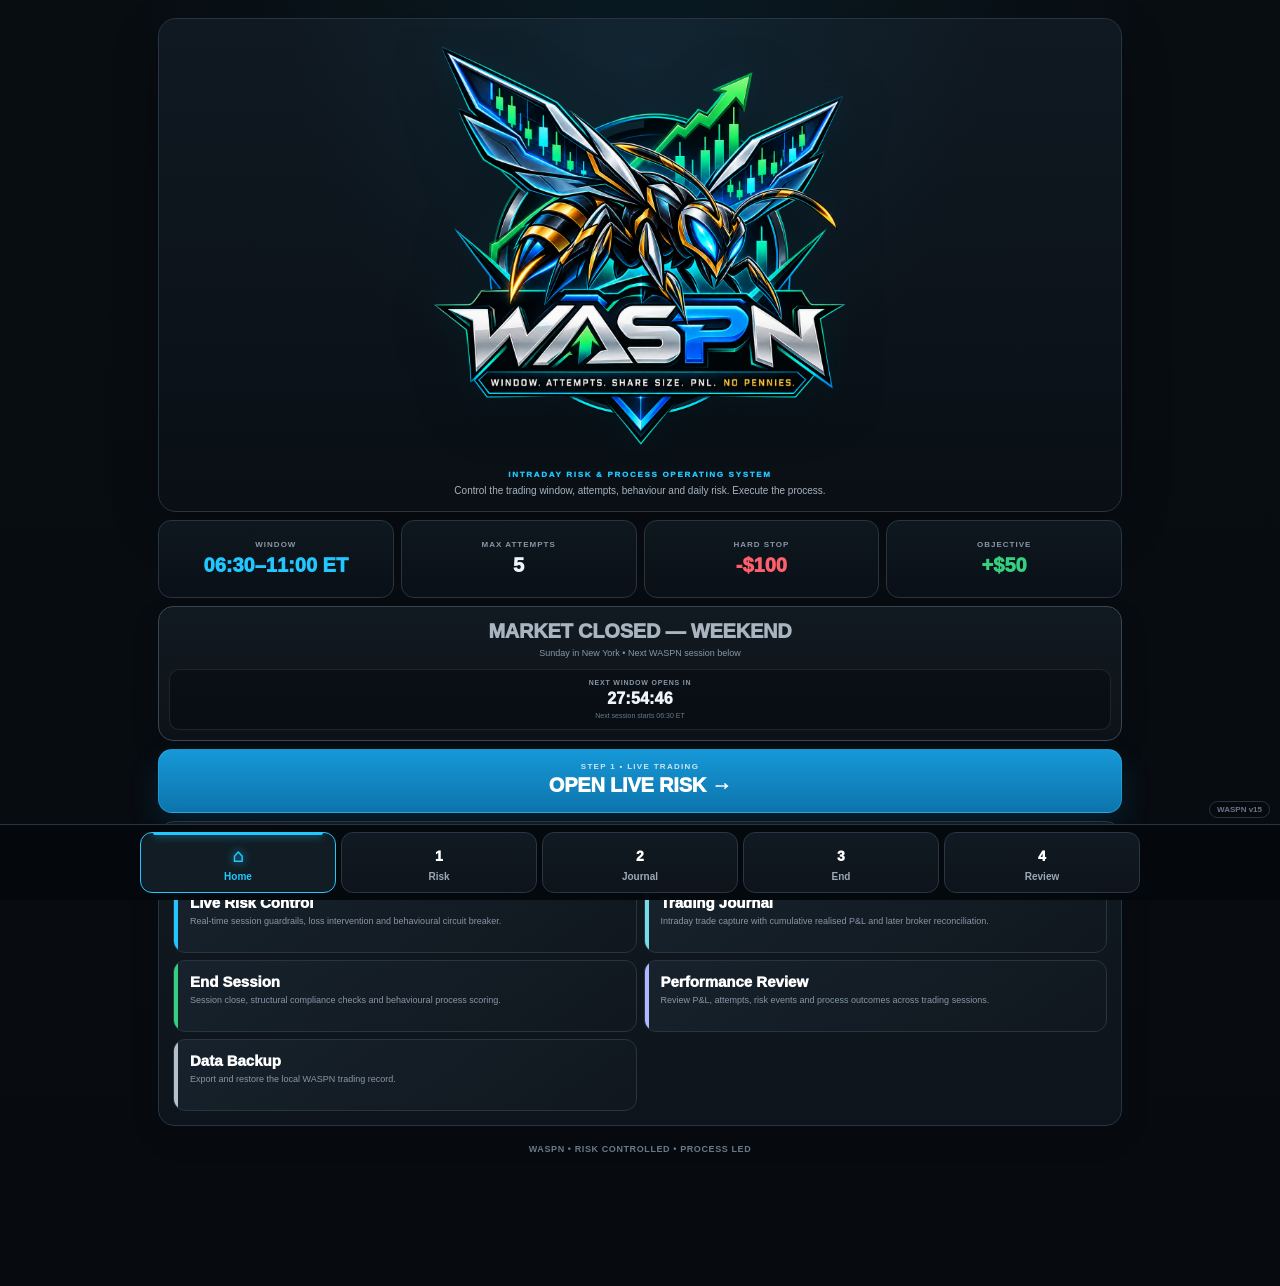
==== commit 3214582e: "Ensure finalized Nov 5 net wins stale cached values (index.html)" ====
--- a/index.html
+++ b/index.html
@@ -1171,7 +1171,7 @@
 </div>
 
 
-<script src="session-rules.js?v=4"></script>
+<script src="session-rules.js?v=5"></script>
 <script>
 
 
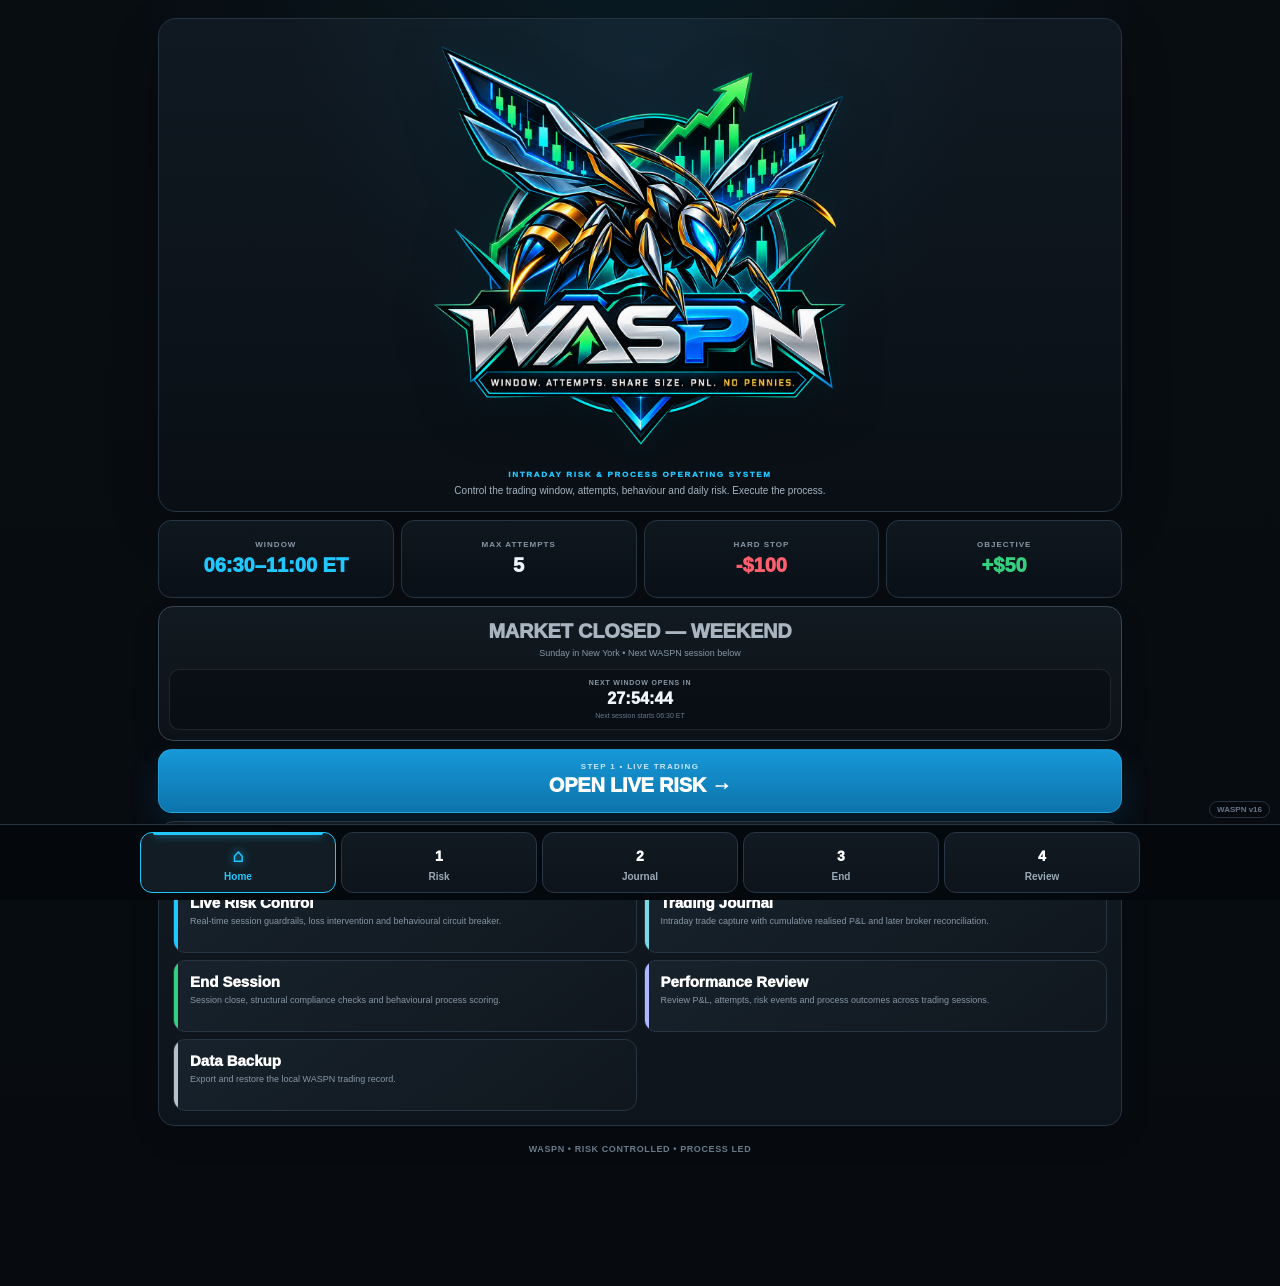
==== commit 77cc72d1: "Record Friday broker execution net as pending settlement and refresh app" ====
--- a/index.html
+++ b/index.html
@@ -1171,7 +1171,7 @@
 </div>
 
 
-<script src="session-rules.js?v=5"></script>
+<script src="session-rules.js?v=6"></script>
 <script>
 
 
